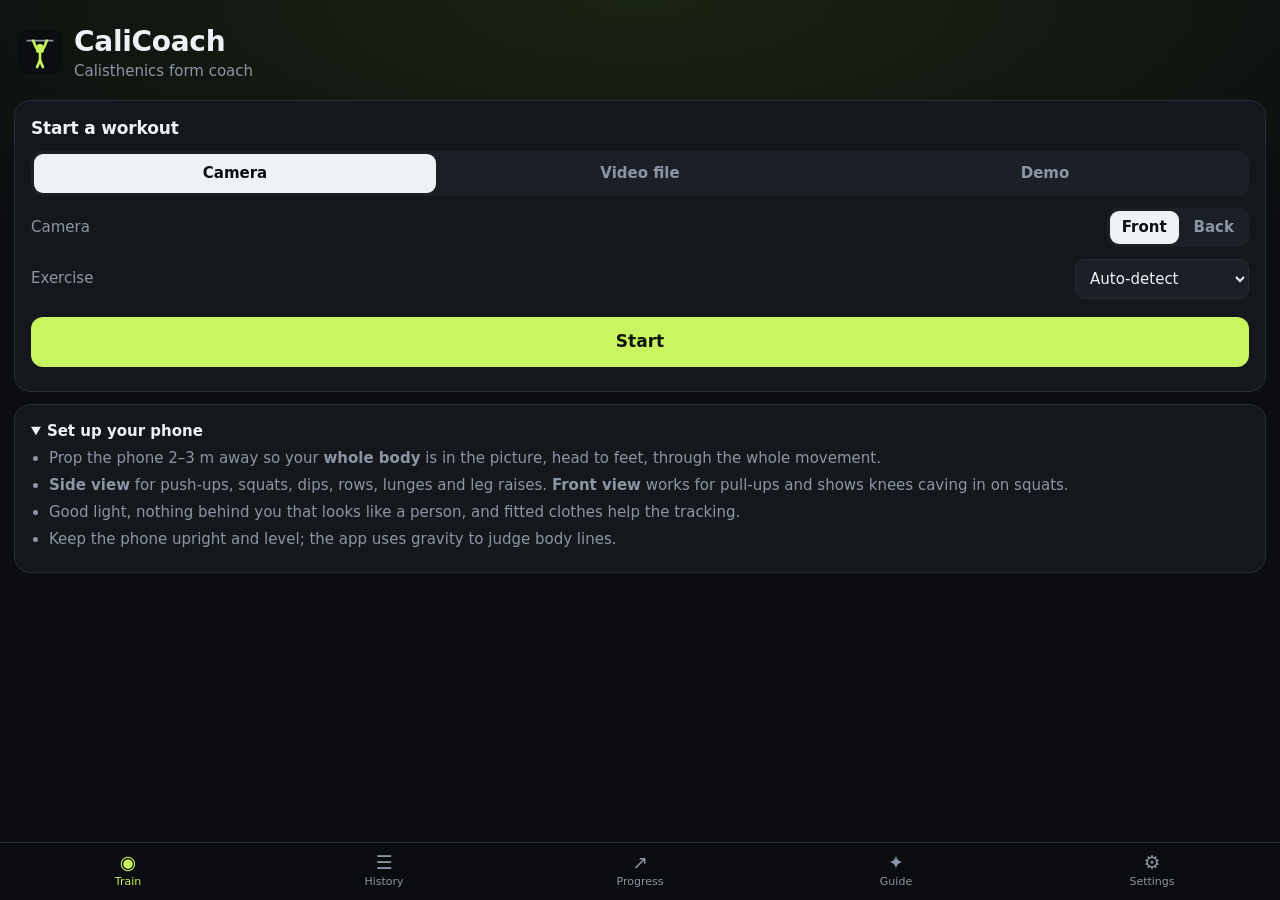
==== gym/index.html @ 67e8423e "Add CaliCoach, the camera calisthenics coach (gym/) Recognises 9 calisthenics exercises with MediaPi" ====
<!DOCTYPE html>
<html lang="en">
<head>
  <meta charset="utf-8">
  <meta name="viewport" content="width=device-width, initial-scale=1, viewport-fit=cover">
  <title>CaliCoach</title>
  <meta name="description" content="Calisthenics coach: recognises your exercise, counts reps, checks your form and tracks progress.">
  <meta name="theme-color" content="#0b0d10">
  <meta name="apple-mobile-web-app-capable" content="yes">
  <meta name="mobile-web-app-capable" content="yes">
  <meta name="apple-mobile-web-app-status-bar-style" content="black-translucent">
  <meta name="apple-mobile-web-app-title" content="CaliCoach">
  <link rel="manifest" href="manifest.webmanifest">
  <link rel="icon" href="icons/icon.svg" type="image/svg+xml">
  <link rel="apple-touch-icon" href="icons/icon-180.png">
  <link rel="stylesheet" href="style.css?v=2">
  <script type="importmap">
    { "imports": { "@mediapipe/tasks-vision": "https://cdn.jsdelivr.net/npm/@mediapipe/tasks-vision@0.10.14/vision_bundle.mjs" } }
  </script>
</head>
<body>
  <main id="views">
    <!-- ================= TRAIN ================= -->
    <section id="view-train" class="view active" aria-label="Train">
      <div id="stage">
        <video id="video" playsinline muted></video>
        <canvas id="overlay"></canvas>

        <div id="hud" hidden>
          <div class="hud-top">
            <button id="exPill" class="pill" aria-label="Choose exercise">
              <span class="dot" id="exDot"></span><span id="exName">Detecting…</span><span class="chev">▾</span>
            </button>
            <div class="hud-right">
              <span id="fps" class="mini"></span>
              <span id="timer" class="mini">0:00</span>
            </div>
          </div>
          <div class="counter">
            <div id="repCount">0</div>
            <div id="repSub"><span id="cleanCount">0</span> clean</div>
          </div>
          <div id="depth"><div id="depthFill"></div><div id="depthTarget"></div></div>
          <div id="cue" class="cue" hidden></div>
          <div id="lastRep" class="lastrep" hidden></div>
          <div id="toast" class="toast" hidden></div>
          <div class="controls">
            <button id="btnFlip" class="round" aria-label="Switch camera">⟲</button>
            <button id="btnPause" class="round big" aria-label="Pause">❚❚</button>
            <button id="btnEndSet" class="round" aria-label="End set">✓</button>
            <button id="btnFinish" class="round stop" aria-label="Finish workout">■</button>
          </div>
        </div>

        <div id="setup" class="setup">
          <div class="brand"><img src="icons/icon.svg" alt="" width="44" height="44"><div><h1>CaliCoach</h1><p>Calisthenics form coach</p></div></div>
          <div class="card">
            <h2>Start a workout</h2>
            <div class="seg" role="radiogroup" aria-label="Video source">
              <button class="on" data-src="camera">Camera</button>
              <button data-src="file">Video file</button>
              <button data-src="demo">Demo</button>
            </div>
            <div id="srcCamera" class="srcpane">
              <div class="row">
                <label>Camera</label>
                <div class="seg small" id="facingSeg"><button class="on" data-facing="user">Front</button><button data-facing="environment">Back</button></div>
              </div>
            </div>
            <div id="srcFile" class="srcpane" hidden>
              <p class="hint">Analyse a video you recorded (side view works best). It plays at half speed for accuracy.</p>
              <input type="file" id="fileInput" accept="video/*">
            </div>
            <div id="srcDemo" class="srcpane" hidden>
              <p class="hint">Plays generated workouts (no camera) so you can see how recognition, rep counting and form feedback work.</p>
            </div>
            <div class="row">
              <label>Exercise</label>
              <select id="startEx"></select>
            </div>
            <button id="btnStart" class="primary">Start</button>
            <p id="loadStatus" class="hint"></p>
          </div>
          <details class="card tips" open>
            <summary>Set up your phone</summary>
            <ul>
              <li>Prop the phone 2–3 m away so your <b>whole body</b> is in the picture, head to feet, through the whole movement.</li>
              <li><b>Side view</b> for push-ups, squats, dips, rows, lunges and leg raises. <b>Front view</b> works for pull-ups and shows knees caving in on squats.</li>
              <li>Good light, nothing behind you that looks like a person, and fitted clothes help the tracking.</li>
              <li>Keep the phone upright and level; the app uses gravity to judge body lines.</li>
            </ul>
          </details>
        </div>
      </div>
    </section>

    <!-- ================= HISTORY ================= -->
    <section id="view-history" class="view" aria-label="History">
      <header class="bar"><h1>History</h1></header>
      <div id="historyList" class="list"></div>
    </section>

    <!-- ================= PROGRESS ================= -->
    <section id="view-progress" class="view" aria-label="Progress">
      <header class="bar"><h1>Progress</h1></header>
      <div id="overview" class="pad"></div>
      <div class="pad"><select id="progEx" aria-label="Exercise"></select></div>
      <div id="progress" class="pad"></div>
    </section>

    <!-- ================= GUIDE ================= -->
    <section id="view-guide" class="view" aria-label="Guide">
      <header class="bar"><h1>Form guide</h1></header>
      <div id="guide" class="pad"></div>
    </section>

    <!-- ================= SETTINGS ================= -->
    <section id="view-settings" class="view" aria-label="Settings">
      <header class="bar"><h1>Settings</h1></header>
      <div class="pad">
        <div class="card">
          <h2>Coaching</h2>
          <label class="toggle"><input type="checkbox" id="setVoice" checked><span>Voice: count reps out loud</span></label>
          <label class="toggle"><input type="checkbox" id="setVoiceCues" checked><span>Voice: form cues</span></label>
          <label class="toggle"><input type="checkbox" id="setMirror" checked><span>Mirror the front camera</span></label>
          <div class="row"><label for="setModel">Pose model</label>
            <select id="setModel"><option value="full">Full (accurate)</option><option value="lite">Lite (faster, older phones)</option><option value="heavy">Heavy (most accurate, slow)</option></select>
          </div>
        </div>
        <div class="card">
          <h2>Teach it your form</h2>
          <p class="hint">Record 20 seconds of an exercise (or of you just moving around: "Not exercising") and recognition adapts to your body, camera and style. Corrections you make after a set are learned the same way.</p>
          <div class="row"><label for="teachEx">Exercise</label><select id="teachEx"></select></div>
          <button id="btnTeach" class="secondary">Record 20 s example</button>
          <p id="teachInfo" class="hint"></p>
          <button id="btnClearTeach" class="link danger">Forget my examples</button>
        </div>
        <div class="card" id="serverCard">
          <h2>Server (Supabase)</h2>
          <p class="hint">Uploads your 3D skeleton captures and workout summaries to your own Supabase project. No video is ever uploaded. Set-up steps: supabase/README.md.</p>
          <label class="field"><span>Project URL</span><input type="url" id="sbUrl" placeholder="https://xxxx.supabase.co" autocomplete="off" autocapitalize="off" spellcheck="false"></label>
          <label class="field"><span>Anon (public) key</span><input type="password" id="sbKey" placeholder="eyJhbGciOi…" autocomplete="off"></label>
          <div id="sbSignedOut">
            <label class="field"><span>Email</span><input type="email" id="sbEmail" placeholder="you@example.com" autocomplete="email"></label>
            <button class="secondary" id="btnSbCode" style="width:100%">Email me a sign-in code</button>
            <div id="sbCodeRow" class="row" hidden>
              <input type="text" id="sbCode" inputmode="numeric" maxlength="10" placeholder="6-digit code" autocomplete="one-time-code">
              <button class="secondary" id="btnSbVerify">Sign in</button>
            </div>
          </div>
          <div id="sbSignedIn" hidden>
            <p class="hint">Signed in as <b id="sbWho"></b></p>
            <label class="toggle"><input type="checkbox" id="setAutoUpload" checked><span>Upload automatically after each workout</span></label>
            <div class="btns"><button class="secondary" id="btnSbUpload">Upload now</button><button class="secondary" id="btnSbOut">Sign out</button></div>
          </div>
          <p id="sbStatus" class="hint"></p>
        </div>
        <div class="card">
          <h2>Your data</h2>
          <p class="hint">Workouts are stored on this phone only. Add CaliCoach to your Home Screen so the phone keeps them, and export a backup now and then.</p>
          <div class="btns">
            <button id="btnExport" class="secondary">Export backup</button>
            <button id="btnExportCsv" class="secondary">Export reps (CSV)</button>
            <label class="secondary filebtn">Import backup<input type="file" id="importInput" accept="application/json,.json" hidden></label>
            <button id="btnExportTrain" class="secondary">Export training clips</button>
          </div>
          <button id="btnWipe" class="link danger">Delete all workouts</button>
          <p id="storageInfo" class="hint"></p>
        </div>
        <div class="card">
          <h2>About</h2>
          <p class="hint" id="about"></p>
        </div>
      </div>
    </section>
  </main>

  <nav id="tabs" aria-label="Sections">
    <button data-view="train" class="on"><span class="ti">◉</span>Train</button>
    <button data-view="history"><span class="ti">☰</span>History</button>
    <button data-view="progress"><span class="ti">↗</span>Progress</button>
    <button data-view="guide"><span class="ti">✦</span>Guide</button>
    <button data-view="settings"><span class="ti">⚙</span>Settings</button>
  </nav>

  <!-- bottom sheet used for pickers and summaries -->
  <div id="sheetBack" class="sheet-back" hidden></div>
  <div id="sheet" class="sheet" hidden role="dialog" aria-modal="true"><div class="grab"></div><div id="sheetBody"></div></div>

  <script type="module" src="app.js?v=2"></script>
</body>
</html>
---- gym/style.css ----
:root {
  --bg: #0b0d10;
  --panel: #14181d;
  --panel2: #1b2027;
  --line: #262d36;
  --text: #eef2f6;
  --muted: #8b96a5;
  --accent: #c8f560;
  --accent-ink: #11160a;
  --good: #49d17d;
  --warn: #ffb84d;
  --bad: #ff5f5f;
  --blue: #5fb4ff;
  --radius: 16px;
  --safe-b: env(safe-area-inset-bottom, 0px);
  --safe-t: env(safe-area-inset-top, 0px);
  --tabs-h: calc(58px + var(--safe-b));
  font-family: -apple-system, BlinkMacSystemFont, "SF Pro Text", "Segoe UI", Roboto, system-ui, sans-serif;
  color-scheme: dark;
}
* { box-sizing: border-box; -webkit-tap-highlight-color: transparent; }
html, body { margin: 0; height: 100%; background: var(--bg); color: var(--text); overscroll-behavior: none; }
body { font-size: 15px; line-height: 1.4; }
button, select, input { font: inherit; color: inherit; }
h1, h2, h3 { margin: 0; letter-spacing: -0.01em; }
h1 { font-size: 26px; font-weight: 750; }
h2 { font-size: 17px; font-weight: 700; margin-bottom: 10px; }
h3 { font-size: 15px; font-weight: 650; margin: 14px 0 6px; }
a { color: var(--blue); }
[hidden] { display: none !important; }

#views { position: fixed; inset: 0 0 var(--tabs-h) 0; }
.view { position: absolute; inset: 0; overflow-y: auto; display: none; -webkit-overflow-scrolling: touch; }
.view.active { display: block; }
.bar { position: sticky; top: 0; z-index: 3; padding: calc(14px + var(--safe-t)) 18px 12px; background: linear-gradient(var(--bg) 70%, transparent); }
.pad { padding: 0 14px 14px; }
.list { padding: 0 14px 20px; }

/* ---------- tabs ---------- */
#tabs { position: fixed; left: 0; right: 0; bottom: 0; height: var(--tabs-h); padding-bottom: var(--safe-b); display: flex; background: rgba(11, 13, 16, 0.96); border-top: 1px solid var(--line); backdrop-filter: blur(10px); z-index: 10; }
#tabs button { flex: 1; background: none; border: 0; color: var(--muted); font-size: 11px; display: flex; flex-direction: column; align-items: center; justify-content: center; gap: 2px; }
#tabs button .ti { font-size: 19px; line-height: 1; }
#tabs button.on { color: var(--accent); }
body.training #tabs { display: none; }
body.training #views { bottom: 0; }

/* ---------- cards & controls ---------- */
.card { background: var(--panel); border: 1px solid var(--line); border-radius: var(--radius); padding: 16px; margin-bottom: 12px; }
.row { display: flex; align-items: center; justify-content: space-between; gap: 12px; margin: 12px 0; }
.row label { color: var(--muted); }
select { background: var(--panel2); border: 1px solid var(--line); border-radius: 10px; padding: 9px 10px; min-width: 0; max-width: 62%; }
.pad > select { width: 100%; max-width: none; margin-bottom: 12px; }
.primary, .secondary { display: inline-flex; align-items: center; justify-content: center; border-radius: 12px; padding: 13px 16px; font-weight: 650; border: 0; cursor: pointer; }
.primary { background: var(--accent); color: var(--accent-ink); width: 100%; font-size: 17px; margin-top: 6px; }
.primary:disabled { opacity: 0.5; }
.secondary { background: var(--panel2); border: 1px solid var(--line); }
.btns { display: flex; flex-wrap: wrap; gap: 8px; margin: 10px 0; }
.btns > * { flex: 1 1 45%; font-size: 14px; }
.filebtn { position: relative; }
.link { background: none; border: 0; color: var(--blue); padding: 8px 0; cursor: pointer; }
.link.danger { color: var(--bad); }
.hint { color: var(--muted); font-size: 13.5px; margin: 8px 0; }
.toggle { display: flex; align-items: center; gap: 12px; padding: 9px 0; }
.toggle input { width: 22px; height: 22px; accent-color: var(--accent); }
.seg { display: flex; background: var(--panel2); border-radius: 11px; padding: 3px; gap: 3px; }
.seg button { flex: 1; border: 0; background: none; padding: 9px 6px; border-radius: 9px; color: var(--muted); font-weight: 600; }
.seg button.on { background: var(--text); color: var(--bg); }
.seg.small button { padding: 6px 12px; }
.srcpane { margin-top: 10px; }
input[type=file] { color: var(--muted); max-width: 100%; }

/* ---------- train stage ---------- */
#stage { position: absolute; inset: 0; background: #000; overflow: hidden; }
#video, #overlay { position: absolute; inset: 0; width: 100%; height: 100%; object-fit: contain; }
#video.mirror, #overlay.mirror { transform: scaleX(-1); }
.setup { position: absolute; inset: 0; overflow-y: auto; padding: calc(18px + var(--safe-t)) 14px 18px; background: radial-gradient(120% 60% at 50% 0%, #1a2412 0%, var(--bg) 60%); }
.brand { display: flex; align-items: center; gap: 12px; margin: 4px 4px 18px; }
.brand h1 { font-size: 28px; }
.brand p { margin: 0; color: var(--muted); }
.tips ul { margin: 6px 0 0; padding-left: 18px; color: var(--muted); }
.tips li { margin: 6px 0; }
.tips summary { font-weight: 700; cursor: pointer; }

#hud { position: absolute; inset: 0; pointer-events: none; }
#hud button { pointer-events: auto; }
.hud-top { position: absolute; top: calc(10px + var(--safe-t)); left: 10px; right: 10px; display: flex; justify-content: space-between; align-items: center; }
.pill { display: flex; align-items: center; gap: 8px; background: rgba(15, 18, 22, 0.78); border: 1px solid rgba(255, 255, 255, 0.12); border-radius: 999px; padding: 8px 14px; font-weight: 700; font-size: 16px; backdrop-filter: blur(8px); }
.pill .chev { color: var(--muted); font-size: 12px; }
.dot { width: 9px; height: 9px; border-radius: 50%; background: var(--muted); }
.dot.live { background: var(--good); box-shadow: 0 0 0 4px rgba(73, 209, 125, 0.25); }
.dot.lock { background: var(--accent); }
.hud-right { display: flex; gap: 6px; }
.mini { background: rgba(15, 18, 22, 0.7); border-radius: 999px; padding: 6px 10px; font-size: 13px; font-variant-numeric: tabular-nums; color: var(--muted); }
.counter { position: absolute; top: calc(64px + var(--safe-t)); left: 0; right: 0; text-align: center; text-shadow: 0 2px 18px rgba(0, 0, 0, 0.7); }
#repCount { font-size: 112px; font-weight: 800; line-height: 1; font-variant-numeric: tabular-nums; letter-spacing: -0.04em; }
#repCount.bump { animation: bump 0.35s ease-out; }
@keyframes bump { 0% { transform: scale(1.18); color: var(--accent); } 100% { transform: scale(1); } }
#repSub { color: #d7dde5; font-weight: 600; font-size: 16px; }
#depth { position: absolute; right: 12px; top: 30%; bottom: 30%; width: 10px; border-radius: 6px; background: rgba(255, 255, 255, 0.16); overflow: hidden; }
#depthFill { position: absolute; left: 0; right: 0; bottom: 0; height: 0; background: var(--accent); border-radius: 6px; transition: height 0.08s linear; }
#depthTarget { position: absolute; left: -4px; right: -4px; bottom: 83%; height: 2px; background: #fff; opacity: 0.8; }
.cue { position: absolute; left: 14px; right: 14px; bottom: calc(118px + var(--safe-b)); text-align: center; background: rgba(255, 95, 95, 0.92); color: #fff; font-weight: 750; font-size: 18px; padding: 12px 14px; border-radius: 14px; }
.cue.ok { background: rgba(73, 209, 125, 0.92); color: #06210f; }
.lastrep { position: absolute; left: 14px; top: calc(200px + var(--safe-t)); background: rgba(15, 18, 22, 0.78); border-radius: 12px; padding: 8px 12px; font-weight: 650; font-size: 14px; }
.toast { position: absolute; left: 14px; right: 14px; bottom: calc(186px + var(--safe-b)); background: var(--panel); border: 1px solid var(--line); border-radius: 14px; padding: 12px 14px; font-size: 14.5px; pointer-events: auto; }
.controls { position: absolute; left: 0; right: 0; bottom: calc(22px + var(--safe-b)); display: flex; justify-content: center; align-items: center; gap: 18px; }
.round { width: 56px; height: 56px; border-radius: 50%; border: 1px solid rgba(255, 255, 255, 0.18); background: rgba(15, 18, 22, 0.8); font-size: 20px; backdrop-filter: blur(8px); }
.round.big { width: 72px; height: 72px; background: var(--accent); color: var(--accent-ink); font-size: 22px; border: 0; }
.round.stop { color: var(--bad); }

/* ---------- sheet ---------- */
.sheet-back { position: fixed; inset: 0; background: rgba(0, 0, 0, 0.55); z-index: 20; }
.sheet { position: fixed; left: 0; right: 0; bottom: 0; max-height: 86vh; overflow-y: auto; background: var(--panel); border-radius: 20px 20px 0 0; z-index: 21; padding: 8px 16px calc(18px + var(--safe-b)); border-top: 1px solid var(--line); }
.grab { width: 40px; height: 5px; border-radius: 3px; background: var(--line); margin: 4px auto 12px; }
.opt { display: flex; justify-content: space-between; align-items: center; width: 100%; text-align: left; background: var(--panel2); border: 1px solid var(--line); border-radius: 12px; padding: 13px 14px; margin: 6px 0; }
.opt.on { border-color: var(--accent); }
.opt small { color: var(--muted); }

/* ---------- lists / stats ---------- */
.item { background: var(--panel); border: 1px solid var(--line); border-radius: var(--radius); padding: 14px; margin-bottom: 10px; cursor: pointer; }
.item .t { display: flex; justify-content: space-between; color: var(--muted); font-size: 13px; }
.item .m { margin-top: 6px; display: flex; flex-wrap: wrap; gap: 6px; }
.chip { background: var(--panel2); border-radius: 999px; padding: 4px 10px; font-size: 13px; }
.chip.good { color: var(--good); } .chip.warn { color: var(--warn); } .chip.bad { color: var(--bad); }
.empty { color: var(--muted); text-align: center; padding: 48px 20px; }
.stats { display: grid; grid-template-columns: repeat(3, 1fr); gap: 8px; margin-bottom: 12px; }
.stat { background: var(--panel); border: 1px solid var(--line); border-radius: 14px; padding: 12px; }
.stat b { display: block; font-size: 22px; font-variant-numeric: tabular-nums; }
.stat span { color: var(--muted); font-size: 12px; }
.chart { width: 100%; height: auto; display: block; }
.chart text { fill: var(--muted); font-size: 10px; }
.rec { border-left: 3px solid var(--accent); padding: 4px 0 4px 12px; margin: 10px 0; }
.rec b { display: block; }
.rec p { margin: 3px 0 0; color: var(--muted); font-size: 14px; }
table.reps { width: 100%; border-collapse: collapse; font-size: 13px; margin-top: 6px; }
table.reps td, table.reps th { padding: 6px 4px; border-bottom: 1px solid var(--line); text-align: left; }
table.reps th { color: var(--muted); font-weight: 600; }
.bar-h { height: 8px; border-radius: 4px; background: var(--panel2); overflow: hidden; margin: 3px 0 9px; }
.bar-h i { display: block; height: 100%; background: var(--warn); }
.guide-ex summary { font-weight: 700; font-size: 16px; cursor: pointer; list-style: none; display: flex; justify-content: space-between; }
.guide-ex summary::after { content: "▾"; color: var(--muted); }
.guide-ex[open] summary::after { content: "▴"; }
.guide-ex ul { padding-left: 18px; margin: 6px 0; }
.guide-ex li { margin: 4px 0; }
.sources a { display: block; margin: 4px 0; font-size: 13.5px; }
.legend { display: flex; gap: 12px; font-size: 12px; color: var(--muted); margin: 2px 0 6px; }
.legend i { display: inline-block; width: 10px; height: 10px; border-radius: 3px; margin-right: 5px; vertical-align: -1px; }

/* ---------- rep replay ---------- */
.repchart .repline { cursor: pointer; }
tr.reprow { cursor: pointer; }
tr.reprow:active { background: var(--panel2); }
.replay { background: #0e1216; border: 1px solid var(--line); border-radius: 14px; overflow: hidden; }
#replayCanvas { display: block; width: 100%; aspect-ratio: 4 / 3; }
.playbar { display: flex; align-items: center; gap: 10px; margin-top: 10px; }
.playbar .round { width: 46px; height: 46px; flex: none; font-size: 16px; background: var(--accent); color: var(--accent-ink); border: 0; }
.playbar input[type=range] { flex: 1; accent-color: var(--accent); }
.playbar .secondary { padding: 9px 12px; flex: none; }
.btns button:disabled { opacity: 0.35; }
.chart text { paint-order: stroke; stroke: var(--panel); stroke-width: 3px; stroke-linejoin: round; }
.repchart { cursor: pointer; }

/* ---------- 3D viewer ---------- */
.v3d { position: relative; background: #0e1216; border: 1px solid var(--line); border-radius: 14px; overflow: hidden; }
#v3dCanvas { display: block; width: 100%; aspect-ratio: 1 / 1; touch-action: none; }
.v3dlabels { position: absolute; inset: 0; pointer-events: none; }
.v3dlabels .lbl { position: absolute; transform: translate(12px, -50%); background: rgba(14, 18, 22, 0.85); border: 1px solid #e6e9ee; color: #fff; font-size: 12px; font-weight: 700; padding: 2px 6px; border-radius: 8px; white-space: nowrap; }
.v3dlabels .lbl.ref { border-color: #5fb4ff; color: #9fd2ff; transform: translate(12px, 60%); }
.v3dviews { position: absolute; top: 8px; right: 8px; display: flex; gap: 4px; }
.v3dviews button { background: rgba(14, 18, 22, 0.8); border: 1px solid var(--line); border-radius: 8px; padding: 5px 8px; font-size: 12px; color: var(--text); }
.toggles { display: flex; gap: 16px; flex-wrap: wrap; }
.toggles .toggle { padding: 4px 0; font-size: 14px; }

.field { display: block; margin: 10px 0; }
.field span { display: block; color: var(--muted); font-size: 13px; margin-bottom: 4px; }
input[type=url], input[type=password], input[type=email], input[type=text] { width: 100%; background: var(--panel2); border: 1px solid var(--line); border-radius: 10px; padding: 10px 11px; font-size: 16px; }
#sbCodeRow input { flex: 1; }
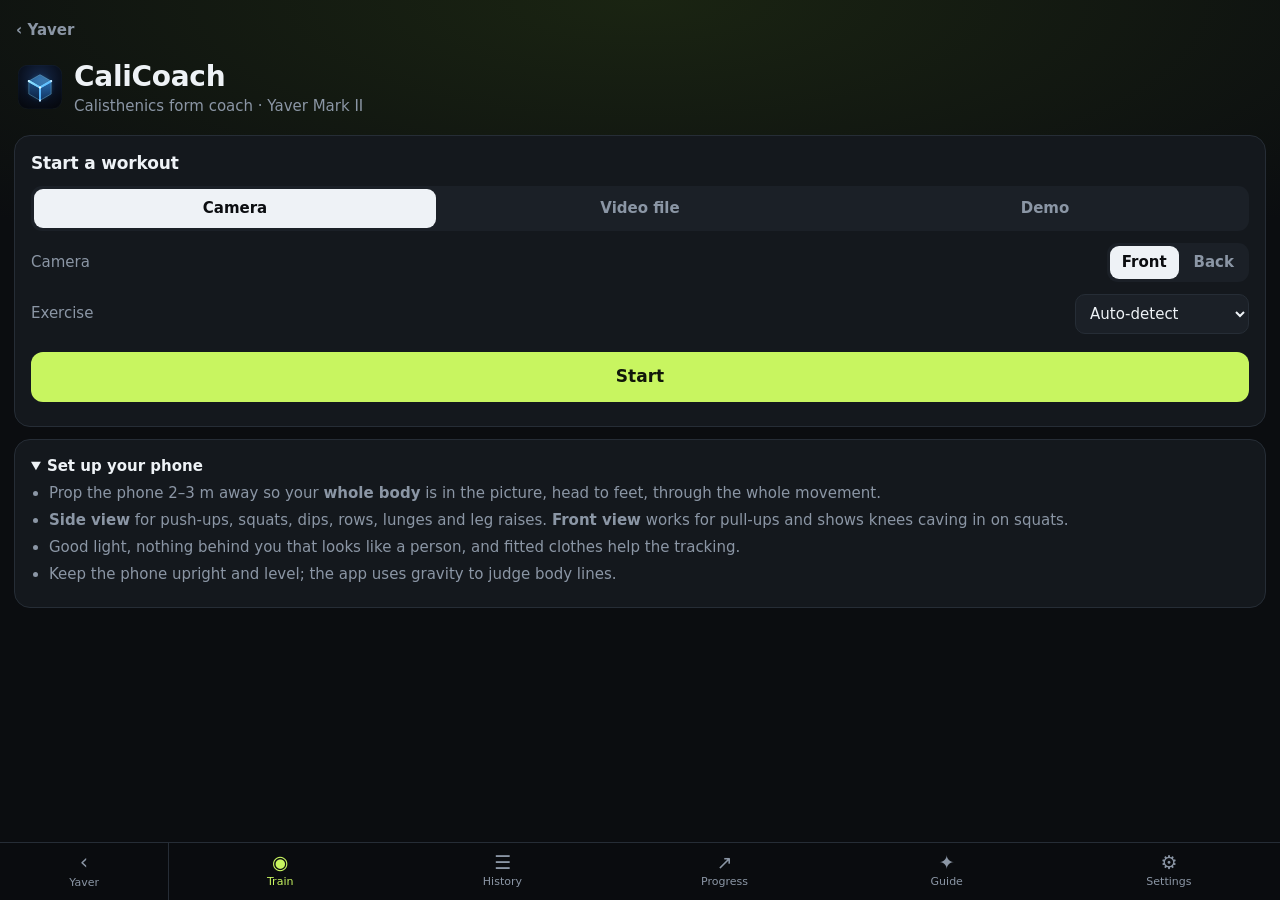
==== commit d0211be3: "CaliCoach: way back to Yaver Mark II, and Mark II's own logo Adds a "‹ Yaver" link on the start scre" ====
--- a/gym/index.html
+++ b/gym/index.html
@@ -11,9 +11,10 @@
   <meta name="apple-mobile-web-app-status-bar-style" content="black-translucent">
   <meta name="apple-mobile-web-app-title" content="CaliCoach">
   <link rel="manifest" href="manifest.webmanifest">
-  <link rel="icon" href="icons/icon.svg" type="image/svg+xml">
-  <link rel="apple-touch-icon" href="icons/icon-180.png">
-  <link rel="stylesheet" href="style.css?v=2">
+  <link rel="icon" href="../icons/yaver2c.svg" type="image/svg+xml">
+  <link rel="icon" href="../icons/yaver2c-64.png" sizes="64x64">
+  <link rel="apple-touch-icon" href="../icons/yaver2c-apple-180.png">
+  <link rel="stylesheet" href="style.css?v=4">
   <script type="importmap">
     { "imports": { "@mediapipe/tasks-vision": "https://cdn.jsdelivr.net/npm/@mediapipe/tasks-vision@0.10.14/vision_bundle.mjs" } }
   </script>
@@ -32,6 +33,7 @@
               <span class="dot" id="exDot"></span><span id="exName">Detecting…</span><span class="chev">▾</span>
             </button>
             <div class="hud-right">
+              <button id="btnCam" class="mini skel" aria-pressed="false" title="Show or hide the camera picture behind the skeleton">Camera</button>
               <span id="fps" class="mini"></span>
               <span id="timer" class="mini">0:00</span>
             </div>
@@ -53,7 +55,8 @@
         </div>
 
         <div id="setup" class="setup">
-          <div class="brand"><img src="icons/icon.svg" alt="" width="44" height="44"><div><h1>CaliCoach</h1><p>Calisthenics form coach</p></div></div>
+          <a class="back-home" href="../" aria-label="Back to Yaver Mark II">‹ Yaver</a>
+          <div class="brand"><img src="../icons/yaver2c.svg" alt="" width="44" height="44"><div><h1>CaliCoach</h1><p>Calisthenics form coach · Yaver Mark II</p></div></div>
           <div class="card">
             <h2>Start a workout</h2>
             <div class="seg" role="radiogroup" aria-label="Video source">
@@ -123,6 +126,7 @@
           <label class="toggle"><input type="checkbox" id="setVoice" checked><span>Voice: count reps out loud</span></label>
           <label class="toggle"><input type="checkbox" id="setVoiceCues" checked><span>Voice: form cues</span></label>
           <label class="toggle"><input type="checkbox" id="setMirror" checked><span>Mirror the front camera</span></label>
+          <label class="toggle"><input type="checkbox" id="setCam"><span>Show the camera picture while training (off: just your skeleton, fewer distractions)</span></label>
           <div class="row"><label for="setModel">Pose model</label>
             <select id="setModel"><option value="full">Full (accurate)</option><option value="lite">Lite (faster, older phones)</option><option value="heavy">Heavy (most accurate, slow)</option></select>
           </div>
@@ -176,6 +180,7 @@
   </main>
 
   <nav id="tabs" aria-label="Sections">
+    <a class="tab-home" href="../" aria-label="Back to Yaver Mark II"><span class="ti">‹</span>Yaver</a>
     <button data-view="train" class="on"><span class="ti">◉</span>Train</button>
     <button data-view="history"><span class="ti">☰</span>History</button>
     <button data-view="progress"><span class="ti">↗</span>Progress</button>
@@ -187,6 +192,6 @@
   <div id="sheetBack" class="sheet-back" hidden></div>
   <div id="sheet" class="sheet" hidden role="dialog" aria-modal="true"><div class="grab"></div><div id="sheetBody"></div></div>
 
-  <script type="module" src="app.js?v=2"></script>
+  <script type="module" src="app.js?v=4"></script>
 </body>
 </html>
--- a/gym/style.css
+++ b/gym/style.css
@@ -175,3 +175,14 @@
 .field span { display: block; color: var(--muted); font-size: 13px; margin-bottom: 4px; }
 input[type=url], input[type=password], input[type=email], input[type=text] { width: 100%; background: var(--panel2); border: 1px solid var(--line); border-radius: 10px; padding: 10px 11px; font-size: 16px; }
 #sbCodeRow input { flex: 1; }
+
+.mini.skel { pointer-events: auto; border: 1px solid rgba(255, 255, 255, 0.14); font: inherit; font-size: 13px; }
+.mini.skel.on { color: var(--accent); border-color: var(--accent); }
+/* Hidden camera picture: still playing (pose tracking needs its frames), just not seen. */
+#video.unseen { opacity: 0; }
+
+/* back to Yaver Mark II */
+.back-home { display: inline-block; color: var(--muted); text-decoration: none; font-weight: 600; padding: 6px 2px; margin: -4px 0 6px; }
+.back-home:hover { color: var(--text); }
+#tabs .tab-home { flex: 0.8; background: none; border: 0; color: var(--muted); font-size: 11px; display: flex; flex-direction: column; align-items: center; justify-content: center; gap: 2px; text-decoration: none; border-right: 1px solid var(--line); }
+#tabs .tab-home .ti { font-size: 21px; line-height: 1; }
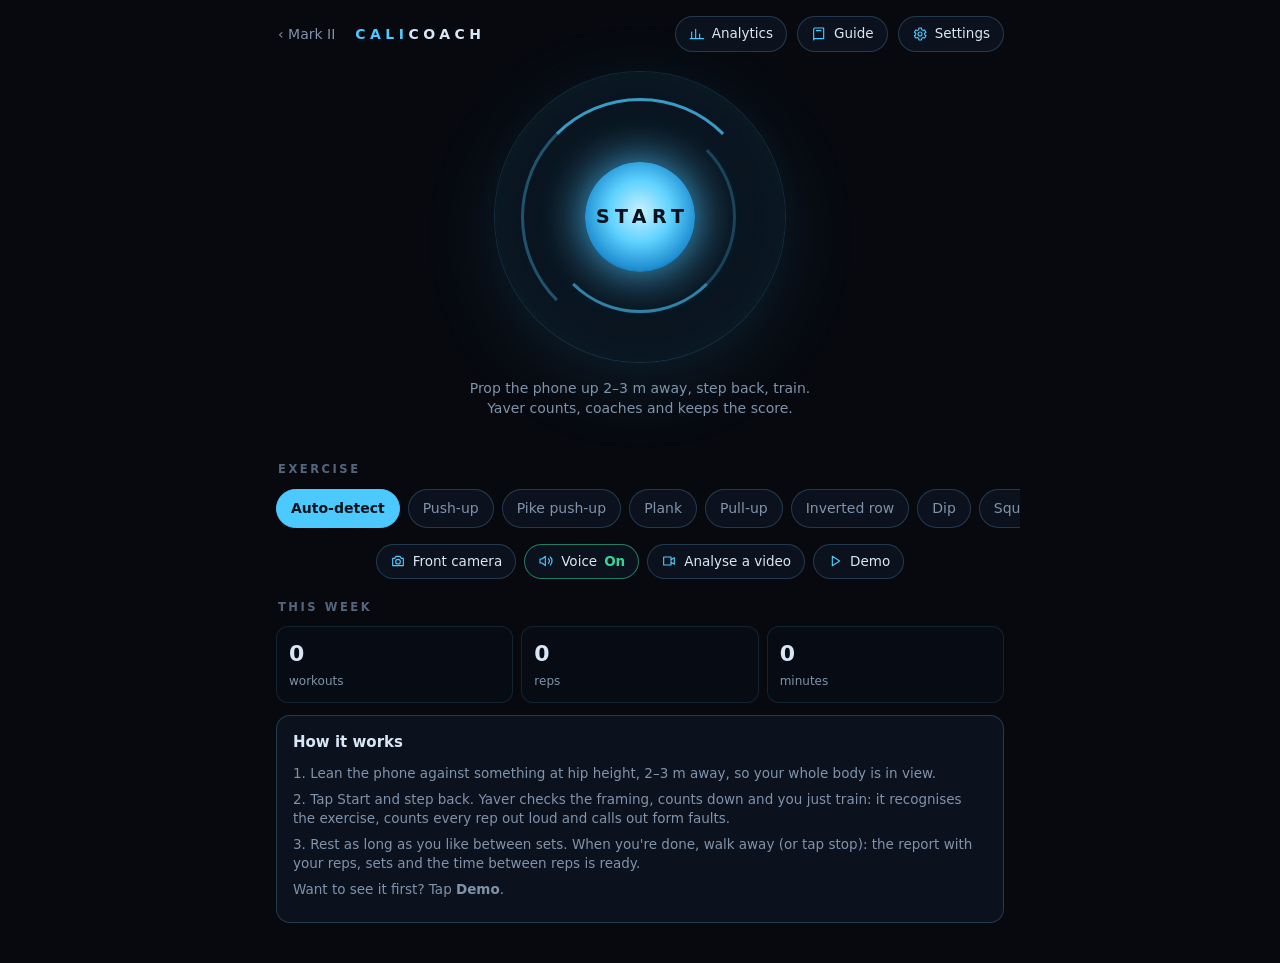
==== commit be32085e: "CaliCoach: redesign in Mark II's style, hands-free training, workout analytics - Mark II look: navy-" ====
--- a/gym/index.html
+++ b/gym/index.html
@@ -3,9 +3,9 @@
 <head>
   <meta charset="utf-8">
   <meta name="viewport" content="width=device-width, initial-scale=1, viewport-fit=cover">
-  <title>CaliCoach</title>
-  <meta name="description" content="Calisthenics coach: recognises your exercise, counts reps, checks your form and tracks progress.">
-  <meta name="theme-color" content="#0b0d10">
+  <title>CaliCoach · Yaver Mark II</title>
+  <meta name="description" content="Calisthenics coach in Yaver Mark II: set the phone down and train. It recognises the exercise, counts reps, checks your form and shows the analytics after.">
+  <meta name="theme-color" content="#07090f">
   <meta name="apple-mobile-web-app-capable" content="yes">
   <meta name="mobile-web-app-capable" content="yes">
   <meta name="apple-mobile-web-app-status-bar-style" content="black-translucent">
@@ -14,184 +14,173 @@
   <link rel="icon" href="../icons/yaver2c.svg" type="image/svg+xml">
   <link rel="icon" href="../icons/yaver2c-64.png" sizes="64x64">
   <link rel="apple-touch-icon" href="../icons/yaver2c-apple-180.png">
-  <link rel="stylesheet" href="style.css?v=4">
+  <link rel="stylesheet" href="style.css?v=7">
   <script type="importmap">
     { "imports": { "@mediapipe/tasks-vision": "https://cdn.jsdelivr.net/npm/@mediapipe/tasks-vision@0.10.14/vision_bundle.mjs" } }
   </script>
 </head>
 <body>
-  <main id="views">
-    <!-- ================= TRAIN ================= -->
-    <section id="view-train" class="view active" aria-label="Train">
-      <div id="stage">
-        <video id="video" playsinline muted></video>
-        <canvas id="overlay"></canvas>
+  <!-- ================= HOME ================= -->
+  <section id="view-home" class="view" aria-label="CaliCoach">
+    <header class="top">
+      <a class="back" href="../" aria-label="Back to Yaver Mark II">‹ Mark II</a>
+      <div class="brand"><b>CALI</b>COACH</div>
+      <div class="spacer"></div>
+      <a class="pill icon-pill" href="#history" aria-label="Analytics and history"><svg viewBox="0 0 24 24"><path d="M4 19V9M10 19V5M16 19v-7M22 19H2"/></svg><span>Analytics</span></a>
+      <a class="pill icon-pill" href="#guide" aria-label="Form guide"><svg viewBox="0 0 24 24"><path d="M4 5a2 2 0 0 1 2-2h13v16H6a2 2 0 0 0-2 2zM4 5v16M8 7h7"/></svg><span>Guide</span></a>
+      <a class="pill icon-pill" href="#settings" aria-label="Settings"><svg viewBox="0 0 24 24"><circle cx="12" cy="12" r="3"/><path d="M19 12a7 7 0 0 0-.1-1.2l2-1.5-2-3.4-2.3 1a7 7 0 0 0-2-1.2L14.3 3h-4l-.4 2.7a7 7 0 0 0-2 1.2l-2.3-1-2 3.4 2 1.5a7 7 0 0 0 0 2.4l-2 1.5 2 3.4 2.3-1a7 7 0 0 0 2 1.2l.4 2.7h4l.4-2.7a7 7 0 0 0 2-1.2l2.3 1 2-3.4-2-1.5c.1-.4.1-.8.1-1.2z"/></svg><span>Settings</span></a>
+    </header>
 
-        <div id="hud" hidden>
-          <div class="hud-top">
-            <button id="exPill" class="pill" aria-label="Choose exercise">
-              <span class="dot" id="exDot"></span><span id="exName">Detecting…</span><span class="chev">▾</span>
-            </button>
-            <div class="hud-right">
-              <button id="btnCam" class="mini skel" aria-pressed="false" title="Show or hide the camera picture behind the skeleton">Camera</button>
-              <span id="fps" class="mini"></span>
-              <span id="timer" class="mini">0:00</span>
-            </div>
-          </div>
-          <div class="counter">
-            <div id="repCount">0</div>
-            <div id="repSub"><span id="cleanCount">0</span> clean</div>
-          </div>
-          <div id="depth"><div id="depthFill"></div><div id="depthTarget"></div></div>
-          <div id="cue" class="cue" hidden></div>
-          <div id="lastRep" class="lastrep" hidden></div>
-          <div id="toast" class="toast" hidden></div>
-          <div class="controls">
-            <button id="btnFlip" class="round" aria-label="Switch camera">⟲</button>
-            <button id="btnPause" class="round big" aria-label="Pause">❚❚</button>
-            <button id="btnEndSet" class="round" aria-label="End set">✓</button>
-            <button id="btnFinish" class="round stop" aria-label="Finish workout">■</button>
+    <div class="orb-wrap">
+      <button id="btnStart" class="orb" aria-label="Start training"><span class="core"><span class="label">START</span></span></button>
+      <p class="orb-hint">Prop the phone up 2–3 m away, step back, train.<br>Yaver counts, coaches and keeps the score.</p>
+      <p id="loadStatus" class="orb-status" aria-live="polite"></p>
+    </div>
+
+    <p class="section-label">Exercise</p>
+    <div class="chips" id="exChips" role="radiogroup" aria-label="Exercise"></div>
+    <div class="opts">
+      <button class="pill" id="optFacing"><svg viewBox="0 0 24 24"><path d="M4 8h3l2-3h6l2 3h3v11H4z"/><circle cx="12" cy="13" r="3.5"/></svg><span id="facingLabel">Front camera</span></button>
+      <button class="pill" id="optVoice"><svg viewBox="0 0 24 24"><path d="M11 5 6 9H3v6h3l5 4zM15.5 8.5a5 5 0 0 1 0 7M18.5 6a8.5 8.5 0 0 1 0 12"/></svg>Voice <span class="state" id="voiceState">On</span></button>
+      <label class="pill" for="fileInput"><svg viewBox="0 0 24 24"><path d="M4 6h11v12H4zM15 10l5-3v10l-5-3"/></svg>Analyse a video<input type="file" id="fileInput" accept="video/*" hidden></label>
+      <button class="pill" id="optDemo"><svg viewBox="0 0 24 24"><path d="M8 5v14l11-7z"/></svg>Demo</button>
+    </div>
+
+    <p class="section-label">This week</p>
+    <div id="homeWeek"></div>
+  </section>
+
+  <!-- ================= TRAIN ================= -->
+  <section id="view-train" class="view" aria-label="Training">
+    <div class="stage">
+      <video id="video" playsinline muted class="unseen"></video>
+      <div class="stage-grid"></div>
+      <canvas id="overlay"></canvas>
+
+      <div id="frameCheck" class="frame-check" hidden>
+        <div id="fcCount" class="count" hidden></div>
+        <p id="fcMsg" class="msg">Step into view</p>
+        <p id="fcMsg2" class="msg2">Prop the phone up 2–3 m away. Your whole body, head to feet, needs to be in view.</p>
+        <div class="checks" id="fcChecks"><span data-k="body">Body</span><span data-k="head">Head</span><span data-k="feet">Feet</span><span data-k="still">Hold still</span></div>
+        <div class="actions"><button class="btn" id="fcCancel">Cancel</button><button class="btn" id="fcSkip">Start now</button></div>
+      </div>
+
+      <div id="hud" class="hud" hidden>
+        <div class="hud-top">
+          <button class="ex-pill" id="exPill" aria-label="Exercise (tap to choose)"><span class="exn" id="exName">Ready</span><span class="exs" id="exSub">Start moving</span></button>
+          <div class="hud-meta"><b id="timer">0:00</b><span id="hudSets">Set 1</span></div>
+        </div>
+        <div class="ring" id="ring">
+          <svg viewBox="0 0 200 200"><circle class="track" cx="100" cy="100" r="92"/><circle class="fill" id="ringFill" cx="100" cy="100" r="92" stroke-dasharray="578" stroke-dashoffset="578"/></svg>
+          <div class="inner">
+            <div id="repCount" class="big">0</div>
+            <div id="repSub" class="sub"><b id="cleanCount">0</b> clean</div>
           </div>
         </div>
-
-        <div id="setup" class="setup">
-          <a class="back-home" href="../" aria-label="Back to Yaver Mark II">‹ Yaver</a>
-          <div class="brand"><img src="../icons/yaver2c.svg" alt="" width="44" height="44"><div><h1>CaliCoach</h1><p>Calisthenics form coach · Yaver Mark II</p></div></div>
-          <div class="card">
-            <h2>Start a workout</h2>
-            <div class="seg" role="radiogroup" aria-label="Video source">
-              <button class="on" data-src="camera">Camera</button>
-              <button data-src="file">Video file</button>
-              <button data-src="demo">Demo</button>
-            </div>
-            <div id="srcCamera" class="srcpane">
-              <div class="row">
-                <label>Camera</label>
-                <div class="seg small" id="facingSeg"><button class="on" data-facing="user">Front</button><button data-facing="environment">Back</button></div>
-              </div>
-            </div>
-            <div id="srcFile" class="srcpane" hidden>
-              <p class="hint">Analyse a video you recorded (side view works best). It plays at half speed for accuracy.</p>
-              <input type="file" id="fileInput" accept="video/*">
-            </div>
-            <div id="srcDemo" class="srcpane" hidden>
-              <p class="hint">Plays generated workouts (no camera) so you can see how recognition, rep counting and form feedback work.</p>
-            </div>
-            <div class="row">
-              <label>Exercise</label>
-              <select id="startEx"></select>
-            </div>
-            <button id="btnStart" class="primary">Start</button>
-            <p id="loadStatus" class="hint"></p>
-          </div>
-          <details class="card tips" open>
-            <summary>Set up your phone</summary>
-            <ul>
-              <li>Prop the phone 2–3 m away so your <b>whole body</b> is in the picture, head to feet, through the whole movement.</li>
-              <li><b>Side view</b> for push-ups, squats, dips, rows, lunges and leg raises. <b>Front view</b> works for pull-ups and shows knees caving in on squats.</li>
-              <li>Good light, nothing behind you that looks like a person, and fitted clothes help the tracking.</li>
-              <li>Keep the phone upright and level; the app uses gravity to judge body lines.</li>
-            </ul>
-          </details>
+        <div id="cue" class="cue" hidden></div>
+        <div class="hud-bottom">
+          <button class="round small" id="btnFlip" aria-label="Switch camera"><svg viewBox="0 0 24 24"><path d="M4 8h3l2-3h6l2 3h3v11H4z"/><path d="M9 13a3 3 0 0 1 5.2-2M15 13a3 3 0 0 1-5.2 2"/></svg></button>
+          <button class="round" id="btnPause" aria-label="Pause"><svg viewBox="0 0 24 24"><path d="M9 5v14M15 5v14"/></svg></button>
+          <button class="round stop" id="btnFinish" aria-label="Finish workout"><svg viewBox="0 0 24 24"><rect x="6" y="6" width="12" height="12" rx="2"/></svg></button>
+          <button class="round small" id="btnCam" aria-label="Show camera picture" aria-pressed="false"><svg viewBox="0 0 24 24"><path d="M2 12s3.5-6 10-6 10 6 10 6-3.5 6-10 6S2 12 2 12z"/><circle cx="12" cy="12" r="2.5"/></svg></button>
         </div>
       </div>
-    </section>
+    </div>
+  </section>
 
-    <!-- ================= HISTORY ================= -->
-    <section id="view-history" class="view" aria-label="History">
-      <header class="bar"><h1>History</h1></header>
-      <div id="historyList" class="list"></div>
-    </section>
+  <!-- ================= REPORT (one workout) ================= -->
+  <section id="view-report" class="view" aria-label="Workout report">
+    <header class="top">
+      <a class="back" href="#history" id="reportBack">‹ Analytics</a>
+      <div class="spacer"></div>
+      <a class="pill" href="#home">Done</a>
+    </header>
+    <div id="report"></div>
+  </section>
 
-    <!-- ================= PROGRESS ================= -->
-    <section id="view-progress" class="view" aria-label="Progress">
-      <header class="bar"><h1>Progress</h1></header>
-      <div id="overview" class="pad"></div>
-      <div class="pad"><select id="progEx" aria-label="Exercise"></select></div>
-      <div id="progress" class="pad"></div>
-    </section>
+  <!-- ================= ANALYTICS & HISTORY ================= -->
+  <section id="view-history" class="view" aria-label="Analytics">
+    <header class="top">
+      <a class="back" href="#home">‹ CaliCoach</a>
+      <div class="title">Analytics</div>
+      <div class="spacer"></div>
+    </header>
+    <div id="history"></div>
+  </section>
 
-    <!-- ================= GUIDE ================= -->
-    <section id="view-guide" class="view" aria-label="Guide">
-      <header class="bar"><h1>Form guide</h1></header>
-      <div id="guide" class="pad"></div>
-    </section>
+  <!-- ================= GUIDE ================= -->
+  <section id="view-guide" class="view" aria-label="Form guide">
+    <header class="top">
+      <a class="back" href="#home">‹ CaliCoach</a>
+      <div class="title">Form guide</div>
+    </header>
+    <div id="guide"></div>
+  </section>
 
-    <!-- ================= SETTINGS ================= -->
-    <section id="view-settings" class="view" aria-label="Settings">
-      <header class="bar"><h1>Settings</h1></header>
-      <div class="pad">
-        <div class="card">
-          <h2>Coaching</h2>
-          <label class="toggle"><input type="checkbox" id="setVoice" checked><span>Voice: count reps out loud</span></label>
-          <label class="toggle"><input type="checkbox" id="setVoiceCues" checked><span>Voice: form cues</span></label>
-          <label class="toggle"><input type="checkbox" id="setMirror" checked><span>Mirror the front camera</span></label>
-          <label class="toggle"><input type="checkbox" id="setCam"><span>Show the camera picture while training (off: just your skeleton, fewer distractions)</span></label>
-          <div class="row"><label for="setModel">Pose model</label>
-            <select id="setModel"><option value="full">Full (accurate)</option><option value="lite">Lite (faster, older phones)</option><option value="heavy">Heavy (most accurate, slow)</option></select>
-          </div>
-        </div>
-        <div class="card">
-          <h2>Teach it your form</h2>
-          <p class="hint">Record 20 seconds of an exercise (or of you just moving around: "Not exercising") and recognition adapts to your body, camera and style. Corrections you make after a set are learned the same way.</p>
-          <div class="row"><label for="teachEx">Exercise</label><select id="teachEx"></select></div>
-          <button id="btnTeach" class="secondary">Record 20 s example</button>
-          <p id="teachInfo" class="hint"></p>
-          <button id="btnClearTeach" class="link danger">Forget my examples</button>
-        </div>
-        <div class="card" id="serverCard">
-          <h2>Server (Supabase)</h2>
-          <p class="hint">Uploads your 3D skeleton captures and workout summaries to your own Supabase project. No video is ever uploaded. Set-up steps: supabase/README.md.</p>
-          <label class="field"><span>Project URL</span><input type="url" id="sbUrl" placeholder="https://xxxx.supabase.co" autocomplete="off" autocapitalize="off" spellcheck="false"></label>
-          <label class="field"><span>Anon (public) key</span><input type="password" id="sbKey" placeholder="eyJhbGciOi…" autocomplete="off"></label>
-          <div id="sbSignedOut">
-            <label class="field"><span>Email</span><input type="email" id="sbEmail" placeholder="you@example.com" autocomplete="email"></label>
-            <button class="secondary" id="btnSbCode" style="width:100%">Email me a sign-in code</button>
-            <div id="sbCodeRow" class="row" hidden>
-              <input type="text" id="sbCode" inputmode="numeric" maxlength="10" placeholder="6-digit code" autocomplete="one-time-code">
-              <button class="secondary" id="btnSbVerify">Sign in</button>
-            </div>
-          </div>
-          <div id="sbSignedIn" hidden>
-            <p class="hint">Signed in as <b id="sbWho"></b></p>
-            <label class="toggle"><input type="checkbox" id="setAutoUpload" checked><span>Upload automatically after each workout</span></label>
-            <div class="btns"><button class="secondary" id="btnSbUpload">Upload now</button><button class="secondary" id="btnSbOut">Sign out</button></div>
-          </div>
-          <p id="sbStatus" class="hint"></p>
-        </div>
-        <div class="card">
-          <h2>Your data</h2>
-          <p class="hint">Workouts are stored on this phone only. Add CaliCoach to your Home Screen so the phone keeps them, and export a backup now and then.</p>
-          <div class="btns">
-            <button id="btnExport" class="secondary">Export backup</button>
-            <button id="btnExportCsv" class="secondary">Export reps (CSV)</button>
-            <label class="secondary filebtn">Import backup<input type="file" id="importInput" accept="application/json,.json" hidden></label>
-            <button id="btnExportTrain" class="secondary">Export training clips</button>
-          </div>
-          <button id="btnWipe" class="link danger">Delete all workouts</button>
-          <p id="storageInfo" class="hint"></p>
-        </div>
-        <div class="card">
-          <h2>About</h2>
-          <p class="hint" id="about"></p>
+  <!-- ================= SETTINGS ================= -->
+  <section id="view-settings" class="view" aria-label="Settings">
+    <header class="top">
+      <a class="back" href="#home">‹ CaliCoach</a>
+      <div class="title">Settings</div>
+    </header>
+    <div class="card">
+      <h2>Coaching</h2>
+      <label class="toggle"><input type="checkbox" id="setVoice" checked><span>Voice: count reps out loud</span></label>
+      <label class="toggle"><input type="checkbox" id="setVoiceCues" checked><span>Voice: form cues and rest updates</span></label>
+      <label class="toggle"><input type="checkbox" id="setCam"><span>Show the camera picture while training (off: only your skeleton)</span></label>
+      <label class="toggle"><input type="checkbox" id="setMirror" checked><span>Mirror the front camera</span></label>
+      <label class="toggle"><input type="checkbox" id="setAutoEnd" checked><span>Finish the workout when I walk away (30 s out of view)</span></label>
+      <label class="field"><span>Pose model</span>
+        <select id="setModel"><option value="full">Full (accurate)</option><option value="lite">Lite (faster, older phones)</option><option value="heavy">Heavy (most accurate, slow)</option></select>
+      </label>
+    </div>
+    <div class="card">
+      <h2>Teach it your form</h2>
+      <p class="hint">Record 20 seconds of an exercise (or of you just moving around: "Not exercising") and recognition adapts to your body, camera and style. Corrections in a workout report are learned the same way.</p>
+      <label class="field"><span>Exercise</span><select id="teachEx"></select></label>
+      <button class="btn wide" id="btnTeach">Record 20 s example</button>
+      <p id="teachInfo" class="hint"></p>
+      <button id="btnClearTeach" class="link danger">Forget my examples</button>
+    </div>
+    <div class="card" id="serverCard">
+      <h2>Server (Supabase)</h2>
+      <p class="hint">Uploads your 3D skeleton captures and workout summaries to your own Supabase project (never video). Yaver Mark One reads your results from here too. Set-up: gym/supabase/README.md.</p>
+      <label class="field"><span>Project URL</span><input type="url" id="sbUrl" placeholder="https://xxxx.supabase.co" autocomplete="off" autocapitalize="off" spellcheck="false"></label>
+      <label class="field"><span>Anon (public) key</span><input type="password" id="sbKey" placeholder="eyJhbGciOi…" autocomplete="off"></label>
+      <div id="sbSignedOut">
+        <label class="field"><span>Email</span><input type="email" id="sbEmail" placeholder="you@example.com" autocomplete="email"></label>
+        <button class="btn wide" id="btnSbCode">Email me a sign-in code</button>
+        <div id="sbCodeRow" class="row" style="margin-top:10px" hidden>
+          <input type="text" id="sbCode" inputmode="numeric" maxlength="10" placeholder="6-digit code" autocomplete="one-time-code">
+          <button class="btn" id="btnSbVerify">Sign in</button>
         </div>
       </div>
-    </section>
-  </main>
+      <div id="sbSignedIn" hidden>
+        <p class="hint">Signed in as <b id="sbWho"></b></p>
+        <label class="toggle"><input type="checkbox" id="setAutoUpload" checked><span>Upload automatically after each workout</span></label>
+        <div class="btns"><button class="btn" id="btnSbUpload">Upload now</button><button class="btn" id="btnSbOut">Sign out</button></div>
+      </div>
+      <p id="sbStatus" class="hint"></p>
+    </div>
+    <div class="card">
+      <h2>Your data</h2>
+      <p class="hint">Workouts are stored on this device. On iPhone, add CaliCoach to the Home Screen so they're kept, and export a backup now and then.</p>
+      <div class="btns">
+        <button id="btnExport" class="btn">Export backup</button>
+        <button id="btnExportCsv" class="btn">Export reps (CSV)</button>
+        <label class="btn" for="importInput">Import backup<input type="file" id="importInput" accept="application/json,.json" hidden></label>
+        <button id="btnExportTrain" class="btn">Export training clips</button>
+      </div>
+      <button id="btnWipe" class="link danger">Delete all workouts</button>
+      <p id="storageInfo" class="hint"></p>
+    </div>
+    <div class="card"><h2>About</h2><p class="hint" id="about"></p></div>
+  </section>
 
-  <nav id="tabs" aria-label="Sections">
-    <a class="tab-home" href="../" aria-label="Back to Yaver Mark II"><span class="ti">‹</span>Yaver</a>
-    <button data-view="train" class="on"><span class="ti">◉</span>Train</button>
-    <button data-view="history"><span class="ti">☰</span>History</button>
-    <button data-view="progress"><span class="ti">↗</span>Progress</button>
-    <button data-view="guide"><span class="ti">✦</span>Guide</button>
-    <button data-view="settings"><span class="ti">⚙</span>Settings</button>
-  </nav>
-
-  <!-- bottom sheet used for pickers and summaries -->
+  <div id="toast" class="toast" hidden></div>
   <div id="sheetBack" class="sheet-back" hidden></div>
   <div id="sheet" class="sheet" hidden role="dialog" aria-modal="true"><div class="grab"></div><div id="sheetBody"></div></div>
 
-  <script type="module" src="app.js?v=4"></script>
+  <script type="module" src="app.js?v=7"></script>
 </body>
 </html>
--- a/gym/style.css
+++ b/gym/style.css
@@ -1,188 +1,283 @@
+/* CaliCoach: Yaver Mark II's look (navy-black, blue grid, cyan accent, glowing orb). */
 :root {
-  --bg: #0b0d10;
-  --panel: #14181d;
-  --panel2: #1b2027;
-  --line: #262d36;
-  --text: #eef2f6;
-  --muted: #8b96a5;
-  --accent: #c8f560;
-  --accent-ink: #11160a;
-  --good: #49d17d;
-  --warn: #ffb84d;
-  --bad: #ff5f5f;
-  --blue: #5fb4ff;
-  --radius: 16px;
-  --safe-b: env(safe-area-inset-bottom, 0px);
-  --safe-t: env(safe-area-inset-top, 0px);
-  --tabs-h: calc(58px + var(--safe-b));
-  font-family: -apple-system, BlinkMacSystemFont, "SF Pro Text", "Segoe UI", Roboto, system-ui, sans-serif;
+  --bg: #07090f;
+  --panel: rgba(14, 20, 32, 0.88);
+  --panel2: rgba(22, 32, 50, 0.9);
+  --line: rgba(120, 200, 255, 0.22);
+  --line2: rgba(120, 200, 255, 0.45);
+  --text: #d8e6f5;
+  --muted: #7f93ab;
+  --dim: #55667c;
+  --accent: #4cc9ff;
+  --ink: #03121c;
+  --good: #34d399;
+  --warn: #fbbf24;
+  --bad: #f87171;
+  --push: #4cc9ff;
+  --pull: #a78bfa;
+  --legs: #34d399;
+  --core: #fbbf24;
+  --r: 14px;
+  --sb: env(safe-area-inset-bottom, 0px);
+  --st: env(safe-area-inset-top, 0px);
   color-scheme: dark;
 }
 * { box-sizing: border-box; -webkit-tap-highlight-color: transparent; }
-html, body { margin: 0; height: 100%; background: var(--bg); color: var(--text); overscroll-behavior: none; }
-body { font-size: 15px; line-height: 1.4; }
+html, body { margin: 0; min-height: 100%; background: var(--bg); color: var(--text); font: 15px/1.45 system-ui, -apple-system, "Segoe UI", sans-serif; overscroll-behavior: none; }
+body::before {
+  content: ""; position: fixed; inset: 0; z-index: -1; pointer-events: none;
+  background:
+    radial-gradient(circle at 50% 38%, rgba(76, 201, 255, 0.09), transparent 55%),
+    repeating-radial-gradient(circle at 50% 38%, transparent 0 62px, rgba(76, 201, 255, 0.045) 62px 63px),
+    repeating-linear-gradient(0deg, transparent 0 47px, rgba(76, 201, 255, 0.035) 47px 48px),
+    repeating-linear-gradient(90deg, transparent 0 47px, rgba(76, 201, 255, 0.035) 47px 48px);
+}
 button, select, input { font: inherit; color: inherit; }
-h1, h2, h3 { margin: 0; letter-spacing: -0.01em; }
-h1 { font-size: 26px; font-weight: 750; }
-h2 { font-size: 17px; font-weight: 700; margin-bottom: 10px; }
-h3 { font-size: 15px; font-weight: 650; margin: 14px 0 6px; }
-a { color: var(--blue); }
+button { cursor: pointer; }
+a { color: var(--accent); }
+h1, h2, h3, p { margin: 0; }
 [hidden] { display: none !important; }
-
-#views { position: fixed; inset: 0 0 var(--tabs-h) 0; }
-.view { position: absolute; inset: 0; overflow-y: auto; display: none; -webkit-overflow-scrolling: touch; }
+.muted { color: var(--muted); }
+.dim { color: var(--dim); }
+.mono { font-variant-numeric: tabular-nums; }
+
+/* ---------- views ---------- */
+.view { display: none; min-height: 100vh; padding: calc(14px + var(--st)) 16px calc(28px + var(--sb)); max-width: 760px; margin: 0 auto; }
 .view.active { display: block; }
-.bar { position: sticky; top: 0; z-index: 3; padding: calc(14px + var(--safe-t)) 18px 12px; background: linear-gradient(var(--bg) 70%, transparent); }
-.pad { padding: 0 14px 14px; }
-.list { padding: 0 14px 20px; }
-
-/* ---------- tabs ---------- */
-#tabs { position: fixed; left: 0; right: 0; bottom: 0; height: var(--tabs-h); padding-bottom: var(--safe-b); display: flex; background: rgba(11, 13, 16, 0.96); border-top: 1px solid var(--line); backdrop-filter: blur(10px); z-index: 10; }
-#tabs button { flex: 1; background: none; border: 0; color: var(--muted); font-size: 11px; display: flex; flex-direction: column; align-items: center; justify-content: center; gap: 2px; }
-#tabs button .ti { font-size: 19px; line-height: 1; }
-#tabs button.on { color: var(--accent); }
-body.training #tabs { display: none; }
-body.training #views { bottom: 0; }
-
-/* ---------- cards & controls ---------- */
-.card { background: var(--panel); border: 1px solid var(--line); border-radius: var(--radius); padding: 16px; margin-bottom: 12px; }
-.row { display: flex; align-items: center; justify-content: space-between; gap: 12px; margin: 12px 0; }
-.row label { color: var(--muted); }
-select { background: var(--panel2); border: 1px solid var(--line); border-radius: 10px; padding: 9px 10px; min-width: 0; max-width: 62%; }
-.pad > select { width: 100%; max-width: none; margin-bottom: 12px; }
-.primary, .secondary { display: inline-flex; align-items: center; justify-content: center; border-radius: 12px; padding: 13px 16px; font-weight: 650; border: 0; cursor: pointer; }
-.primary { background: var(--accent); color: var(--accent-ink); width: 100%; font-size: 17px; margin-top: 6px; }
-.primary:disabled { opacity: 0.5; }
-.secondary { background: var(--panel2); border: 1px solid var(--line); }
+
+/* ---------- top bar ---------- */
+.top { display: flex; align-items: center; gap: 10px; margin-bottom: 18px; min-height: 40px; }
+.back { color: var(--muted); text-decoration: none; font-size: 14px; padding: 6px 10px 6px 2px; border: 0; background: none; white-space: nowrap; }
+.back:hover { color: var(--text); }
+.brand { font-weight: 700; letter-spacing: 0.32em; font-size: 14px; white-space: nowrap; }
+.brand b { color: var(--accent); }
+.brand span { color: var(--muted); font-weight: 400; }
+.title { font-size: 13px; letter-spacing: 0.22em; text-transform: uppercase; color: var(--muted); font-weight: 600; }
+.spacer { flex: 1; }
+.pill { display: inline-flex; align-items: center; gap: 7px; padding: 7px 13px; border-radius: 999px; background: var(--panel); border: 1px solid var(--line); color: var(--text); font-size: 13.5px; text-decoration: none; white-space: nowrap; }
+.pill:hover { border-color: var(--line2); }
+.pill svg { width: 16px; height: 16px; stroke: var(--accent); fill: none; stroke-width: 1.7; stroke-linecap: round; stroke-linejoin: round; }
+.pill.on { border-color: rgba(52, 211, 153, 0.55); }
+.pill .state { color: var(--good); font-weight: 600; }
+.pill .state.off { color: var(--muted); }
+.icon-pill { padding: 8px; }
+.icon-pill span { display: none; }
+@media (min-width: 560px) { .icon-pill { padding: 7px 13px; } .icon-pill span { display: inline; } }
+
+/* ---------- home ---------- */
+.orb-wrap { display: flex; flex-direction: column; align-items: center; margin: 8px 0 18px; }
+.orb { position: relative; width: min(64vw, 290px); aspect-ratio: 1; border-radius: 50%; border: 0; padding: 0; background: radial-gradient(circle at 50% 50%, #0d1826 0%, #070b12 68%); box-shadow: 0 0 0 1px rgba(76, 201, 255, 0.16), 0 0 60px rgba(76, 201, 255, 0.14) inset, 0 20px 80px rgba(76, 201, 255, 0.12); color: var(--text); }
+.orb::before, .orb::after { content: ""; position: absolute; border-radius: 50%; border: 3px solid transparent; }
+.orb::before { inset: 9%; border-top-color: rgba(76, 201, 255, 0.75); border-left-color: rgba(76, 201, 255, 0.35); animation: spin 9s linear infinite; }
+.orb::after { inset: 17%; border-bottom-color: rgba(76, 201, 255, 0.6); border-right-color: rgba(76, 201, 255, 0.25); animation: spin 13s linear infinite reverse; }
+.orb .core { position: absolute; inset: 31%; border-radius: 50%; background: radial-gradient(circle at 50% 45%, #c9f1ff 0%, #5fd2ff 38%, #1f8fd1 70%, rgba(31, 143, 209, 0) 100%); box-shadow: 0 0 40px rgba(76, 201, 255, 0.75), 0 0 110px rgba(76, 201, 255, 0.35); display: flex; align-items: center; justify-content: center; transition: transform 0.25s; }
+.orb:hover .core, .orb:focus-visible .core { transform: scale(1.06); }
+.orb .label { position: relative; z-index: 1; color: #04121c; font-weight: 800; letter-spacing: 0.28em; font-size: clamp(15px, 4.4vw, 19px); padding-left: 0.28em; }
+.orb:disabled .core { filter: grayscale(0.6) brightness(0.7); }
+@keyframes spin { to { transform: rotate(360deg); } }
+.orb-hint { margin-top: 16px; color: var(--muted); text-align: center; font-size: 14px; }
+.orb-status { margin-top: 6px; color: var(--accent); font-size: 13px; min-height: 18px; text-align: center; }
+
+.chips { display: flex; gap: 8px; overflow-x: auto; padding: 2px 2px 10px; scrollbar-width: none; margin: 0 -16px; padding-left: 16px; padding-right: 16px; }
+.chips::-webkit-scrollbar { display: none; }
+.chip { flex: none; padding: 8px 14px; border-radius: 999px; border: 1px solid var(--line); background: var(--panel); color: var(--muted); font-size: 14px; }
+.chip.on { color: var(--ink); background: var(--accent); border-color: var(--accent); font-weight: 650; }
+.opts { display: flex; flex-wrap: wrap; gap: 8px; justify-content: center; margin: 6px 0 20px; }
+.section-label { font-size: 11.5px; letter-spacing: 0.22em; text-transform: uppercase; color: var(--dim); margin: 6px 2px 10px; font-weight: 600; }
+
+/* ---------- cards ---------- */
+.card { background: var(--panel); border: 1px solid var(--line); border-radius: var(--r); padding: 16px; margin-bottom: 12px; }
+.card h2 { font-size: 15px; font-weight: 650; margin-bottom: 10px; }
+.card h2 small { color: var(--muted); font-weight: 400; font-size: 12.5px; }
+.card.link { cursor: pointer; }
+.card.link:hover { border-color: var(--line2); }
+.stats { display: grid; grid-template-columns: repeat(3, 1fr); gap: 8px; }
+.stats.four { grid-template-columns: repeat(2, 1fr); }
+@media (min-width: 560px) { .stats.four { grid-template-columns: repeat(4, 1fr); } }
+.stat { background: rgba(8, 14, 24, 0.7); border: 1px solid rgba(120, 200, 255, 0.12); border-radius: 12px; padding: 11px 12px; }
+.stat b { display: block; font-size: 22px; font-weight: 700; font-variant-numeric: tabular-nums; letter-spacing: -0.01em; }
+.stat span { color: var(--muted); font-size: 12px; }
+.stat.hero b { color: var(--accent); }
+.row { display: flex; align-items: center; justify-content: space-between; gap: 10px; }
+.kv { display: flex; justify-content: space-between; gap: 10px; padding: 7px 0; border-top: 1px solid rgba(120, 200, 255, 0.1); font-size: 14px; }
+.kv:first-of-type { border-top: 0; }
+.kv span { color: var(--muted); }
+.kv b { font-weight: 600; font-variant-numeric: tabular-nums; }
+.tag { display: inline-block; padding: 3px 9px; border-radius: 999px; font-size: 12px; background: rgba(120, 200, 255, 0.08); border: 1px solid rgba(120, 200, 255, 0.16); color: var(--muted); margin: 2px 4px 2px 0; }
+.tag.warn { color: var(--warn); border-color: rgba(251, 191, 36, 0.3); background: rgba(251, 191, 36, 0.08); }
+.tag.good { color: var(--good); border-color: rgba(52, 211, 153, 0.3); background: rgba(52, 211, 153, 0.08); }
+.score { font-weight: 700; font-variant-numeric: tabular-nums; }
+.dot { display: inline-block; width: 9px; height: 9px; border-radius: 50%; margin-right: 7px; vertical-align: 1px; }
+
+.btn { display: inline-flex; align-items: center; justify-content: center; gap: 8px; border-radius: 12px; padding: 12px 16px; font-weight: 650; border: 1px solid var(--line); background: var(--panel2); color: var(--text); text-decoration: none; }
+.btn:hover { border-color: var(--line2); }
+.btn.primary { background: var(--accent); color: var(--ink); border-color: var(--accent); }
+.btn.wide { width: 100%; }
+.btn.danger { color: var(--bad); }
+.btn:disabled { opacity: 0.4; cursor: default; }
 .btns { display: flex; flex-wrap: wrap; gap: 8px; margin: 10px 0; }
-.btns > * { flex: 1 1 45%; font-size: 14px; }
-.filebtn { position: relative; }
-.link { background: none; border: 0; color: var(--blue); padding: 8px 0; cursor: pointer; }
+.btns > * { flex: 1 1 140px; }
+.link { background: none; border: 0; color: var(--accent); padding: 8px 0; font-size: 14px; }
 .link.danger { color: var(--bad); }
-.hint { color: var(--muted); font-size: 13.5px; margin: 8px 0; }
-.toggle { display: flex; align-items: center; gap: 12px; padding: 9px 0; }
-.toggle input { width: 22px; height: 22px; accent-color: var(--accent); }
-.seg { display: flex; background: var(--panel2); border-radius: 11px; padding: 3px; gap: 3px; }
-.seg button { flex: 1; border: 0; background: none; padding: 9px 6px; border-radius: 9px; color: var(--muted); font-weight: 600; }
-.seg button.on { background: var(--text); color: var(--bg); }
-.seg.small button { padding: 6px 12px; }
-.srcpane { margin-top: 10px; }
-input[type=file] { color: var(--muted); max-width: 100%; }
-
-/* ---------- train stage ---------- */
-#stage { position: absolute; inset: 0; background: #000; overflow: hidden; }
+
+/* lists */
+.item { display: flex; gap: 12px; align-items: center; background: var(--panel); border: 1px solid var(--line); border-radius: var(--r); padding: 13px 14px; margin-bottom: 9px; cursor: pointer; }
+.item:hover { border-color: var(--line2); }
+.item .when { min-width: 54px; text-align: center; }
+.item .when b { display: block; font-size: 20px; line-height: 1.1; }
+.item .when span { font-size: 11px; color: var(--muted); text-transform: uppercase; letter-spacing: 0.12em; }
+.item .what { flex: 1; min-width: 0; }
+.item .what p { color: var(--muted); font-size: 13px; margin-top: 3px; }
+.item .go { color: var(--dim); font-size: 20px; }
+.empty { color: var(--muted); text-align: center; padding: 40px 18px; }
+
+/* forms */
+.field { display: block; margin: 10px 0; }
+.field > span { display: block; color: var(--muted); font-size: 12.5px; margin-bottom: 5px; }
+input[type=url], input[type=password], input[type=email], input[type=text], select { width: 100%; background: rgba(8, 14, 24, 0.8); border: 1px solid var(--line); border-radius: 10px; padding: 10px 11px; font-size: 16px; color: var(--text); }
+select { padding: 9px 10px; font-size: 15px; }
+.toggle { display: flex; align-items: center; gap: 12px; padding: 9px 0; font-size: 14.5px; }
+.toggle input { width: 21px; height: 21px; accent-color: var(--accent); flex: none; }
+.hint { color: var(--muted); font-size: 13.5px; margin: 6px 0; }
+
+/* ---------- training stage ---------- */
+#view-train { padding: 0; max-width: none; }
+.stage { position: fixed; inset: 0; overflow: hidden; background: var(--bg); }
+.stage::before { content: ""; position: absolute; inset: 0; background: inherit; }
 #video, #overlay { position: absolute; inset: 0; width: 100%; height: 100%; object-fit: contain; }
+#video.unseen { opacity: 0; }
 #video.mirror, #overlay.mirror { transform: scaleX(-1); }
-.setup { position: absolute; inset: 0; overflow-y: auto; padding: calc(18px + var(--safe-t)) 14px 18px; background: radial-gradient(120% 60% at 50% 0%, #1a2412 0%, var(--bg) 60%); }
-.brand { display: flex; align-items: center; gap: 12px; margin: 4px 4px 18px; }
-.brand h1 { font-size: 28px; }
-.brand p { margin: 0; color: var(--muted); }
-.tips ul { margin: 6px 0 0; padding-left: 18px; color: var(--muted); }
-.tips li { margin: 6px 0; }
-.tips summary { font-weight: 700; cursor: pointer; }
-
-#hud { position: absolute; inset: 0; pointer-events: none; }
-#hud button { pointer-events: auto; }
-.hud-top { position: absolute; top: calc(10px + var(--safe-t)); left: 10px; right: 10px; display: flex; justify-content: space-between; align-items: center; }
-.pill { display: flex; align-items: center; gap: 8px; background: rgba(15, 18, 22, 0.78); border: 1px solid rgba(255, 255, 255, 0.12); border-radius: 999px; padding: 8px 14px; font-weight: 700; font-size: 16px; backdrop-filter: blur(8px); }
-.pill .chev { color: var(--muted); font-size: 12px; }
-.dot { width: 9px; height: 9px; border-radius: 50%; background: var(--muted); }
-.dot.live { background: var(--good); box-shadow: 0 0 0 4px rgba(73, 209, 125, 0.25); }
-.dot.lock { background: var(--accent); }
-.hud-right { display: flex; gap: 6px; }
-.mini { background: rgba(15, 18, 22, 0.7); border-radius: 999px; padding: 6px 10px; font-size: 13px; font-variant-numeric: tabular-nums; color: var(--muted); }
-.counter { position: absolute; top: calc(64px + var(--safe-t)); left: 0; right: 0; text-align: center; text-shadow: 0 2px 18px rgba(0, 0, 0, 0.7); }
-#repCount { font-size: 112px; font-weight: 800; line-height: 1; font-variant-numeric: tabular-nums; letter-spacing: -0.04em; }
-#repCount.bump { animation: bump 0.35s ease-out; }
-@keyframes bump { 0% { transform: scale(1.18); color: var(--accent); } 100% { transform: scale(1); } }
-#repSub { color: #d7dde5; font-weight: 600; font-size: 16px; }
-#depth { position: absolute; right: 12px; top: 30%; bottom: 30%; width: 10px; border-radius: 6px; background: rgba(255, 255, 255, 0.16); overflow: hidden; }
-#depthFill { position: absolute; left: 0; right: 0; bottom: 0; height: 0; background: var(--accent); border-radius: 6px; transition: height 0.08s linear; }
-#depthTarget { position: absolute; left: -4px; right: -4px; bottom: 83%; height: 2px; background: #fff; opacity: 0.8; }
-.cue { position: absolute; left: 14px; right: 14px; bottom: calc(118px + var(--safe-b)); text-align: center; background: rgba(255, 95, 95, 0.92); color: #fff; font-weight: 750; font-size: 18px; padding: 12px 14px; border-radius: 14px; }
-.cue.ok { background: rgba(73, 209, 125, 0.92); color: #06210f; }
-.lastrep { position: absolute; left: 14px; top: calc(200px + var(--safe-t)); background: rgba(15, 18, 22, 0.78); border-radius: 12px; padding: 8px 12px; font-weight: 650; font-size: 14px; }
-.toast { position: absolute; left: 14px; right: 14px; bottom: calc(186px + var(--safe-b)); background: var(--panel); border: 1px solid var(--line); border-radius: 14px; padding: 12px 14px; font-size: 14.5px; pointer-events: auto; }
-.controls { position: absolute; left: 0; right: 0; bottom: calc(22px + var(--safe-b)); display: flex; justify-content: center; align-items: center; gap: 18px; }
-.round { width: 56px; height: 56px; border-radius: 50%; border: 1px solid rgba(255, 255, 255, 0.18); background: rgba(15, 18, 22, 0.8); font-size: 20px; backdrop-filter: blur(8px); }
-.round.big { width: 72px; height: 72px; background: var(--accent); color: var(--accent-ink); font-size: 22px; border: 0; }
-.round.stop { color: var(--bad); }
-
-/* ---------- sheet ---------- */
-.sheet-back { position: fixed; inset: 0; background: rgba(0, 0, 0, 0.55); z-index: 20; }
-.sheet { position: fixed; left: 0; right: 0; bottom: 0; max-height: 86vh; overflow-y: auto; background: var(--panel); border-radius: 20px 20px 0 0; z-index: 21; padding: 8px 16px calc(18px + var(--safe-b)); border-top: 1px solid var(--line); }
-.grab { width: 40px; height: 5px; border-radius: 3px; background: var(--line); margin: 4px auto 12px; }
-.opt { display: flex; justify-content: space-between; align-items: center; width: 100%; text-align: left; background: var(--panel2); border: 1px solid var(--line); border-radius: 12px; padding: 13px 14px; margin: 6px 0; }
+.stage-grid { position: absolute; inset: 0; pointer-events: none; background:
+  radial-gradient(circle at 50% 46%, rgba(76, 201, 255, 0.08), transparent 60%),
+  repeating-linear-gradient(0deg, transparent 0 47px, rgba(76, 201, 255, 0.04) 47px 48px),
+  repeating-linear-gradient(90deg, transparent 0 47px, rgba(76, 201, 255, 0.04) 47px 48px); }
+.hud { position: absolute; inset: 0; pointer-events: none; display: flex; flex-direction: column; align-items: center; }
+.hud button { pointer-events: auto; }
+.hud-top { width: 100%; display: flex; align-items: flex-start; justify-content: space-between; padding: calc(14px + var(--st)) 16px 0; gap: 10px; }
+.ex-pill { pointer-events: auto; display: flex; flex-direction: column; align-items: flex-start; gap: 2px; background: var(--panel); border: 1px solid var(--line); border-radius: 14px; padding: 8px 14px; text-align: left; }
+.ex-pill .exn { font-weight: 750; letter-spacing: 0.2em; text-transform: uppercase; font-size: clamp(13px, 3.6vw, 17px); color: var(--text); }
+.ex-pill .exs { font-size: 12px; color: var(--muted); letter-spacing: 0.06em; }
+.ex-pill .lock { color: var(--accent); }
+.hud-meta { text-align: right; font-variant-numeric: tabular-nums; }
+.hud-meta b { display: block; font-size: clamp(18px, 5vw, 26px); font-weight: 700; letter-spacing: 0.04em; }
+.hud-meta span { font-size: 12px; color: var(--muted); letter-spacing: 0.16em; text-transform: uppercase; }
+
+.ring { position: relative; width: min(76vw, 52vh, 460px); aspect-ratio: 1; margin-top: clamp(10px, 4vh, 40px); }
+.ring svg { position: absolute; inset: 0; width: 100%; height: 100%; transform: rotate(-90deg); }
+.ring .track { fill: none; stroke: rgba(76, 201, 255, 0.12); stroke-width: 5; }
+.ring .fill { fill: none; stroke: var(--accent); stroke-width: 5; stroke-linecap: round; filter: drop-shadow(0 0 8px rgba(76, 201, 255, 0.8)); transition: stroke-dashoffset 0.1s linear, stroke 0.3s; }
+.ring.rest .fill { stroke: var(--good); filter: drop-shadow(0 0 8px rgba(52, 211, 153, 0.7)); }
+.ring .inner { position: absolute; inset: 0; display: flex; flex-direction: column; align-items: center; justify-content: center; text-align: center; }
+.big { font-size: min(27vw, 21vh, 190px); font-weight: 800; line-height: 0.95; letter-spacing: -0.04em; font-variant-numeric: tabular-nums; text-shadow: 0 0 40px rgba(76, 201, 255, 0.35); }
+.big.bump { animation: bump 0.4s ease-out; }
+@keyframes bump { 0% { transform: scale(1.14); color: var(--accent); } 100% { transform: scale(1); } }
+.big.timer { font-size: min(17vw, 14vh, 120px); color: var(--good); text-shadow: 0 0 40px rgba(52, 211, 153, 0.35); }
+.sub { margin-top: 8px; font-size: clamp(13px, 3.6vw, 18px); color: var(--muted); letter-spacing: 0.14em; text-transform: uppercase; }
+.sub b { color: var(--text); }
+.cue { position: absolute; left: 50%; transform: translateX(-50%); bottom: calc(108px + var(--sb)); max-width: min(92vw, 640px); text-align: center; font-weight: 700; font-size: clamp(18px, 5vw, 30px); padding: 12px 22px; border-radius: 16px; background: rgba(248, 113, 113, 0.14); border: 1px solid rgba(248, 113, 113, 0.55); color: #ffd4d4; }
+.cue.ok { background: rgba(52, 211, 153, 0.12); border-color: rgba(52, 211, 153, 0.5); color: #c9f7e3; }
+.cue.info { background: var(--panel); border-color: var(--line); color: var(--text); }
+.hud-bottom { position: absolute; left: 0; right: 0; bottom: calc(22px + var(--sb)); display: flex; justify-content: center; gap: 16px; }
+.round { width: 54px; height: 54px; border-radius: 50%; border: 1px solid var(--line); background: var(--panel); color: var(--text); display: flex; align-items: center; justify-content: center; }
+.round svg { width: 22px; height: 22px; stroke: currentColor; fill: none; stroke-width: 1.8; stroke-linecap: round; stroke-linejoin: round; }
+.round.stop { color: var(--bad); border-color: rgba(248, 113, 113, 0.45); }
+.round.small { width: 44px; height: 44px; }
+.round.small svg { width: 18px; height: 18px; }
+
+/* framing / countdown overlay */
+.frame-check { position: absolute; inset: 0; display: flex; flex-direction: column; align-items: center; justify-content: center; text-align: center; padding: 24px; pointer-events: none; }
+.frame-check button { pointer-events: auto; }
+.frame-check .msg { font-size: clamp(22px, 6vw, 38px); font-weight: 750; max-width: 680px; line-height: 1.2; }
+.frame-check .msg2 { margin-top: 10px; color: var(--muted); font-size: clamp(14px, 3.8vw, 18px); max-width: 560px; }
+.frame-check .count { font-size: min(40vw, 34vh); font-weight: 800; color: var(--accent); text-shadow: 0 0 60px rgba(76, 201, 255, 0.6); line-height: 1; }
+.frame-check .checks { display: flex; gap: 8px; margin-top: 18px; flex-wrap: wrap; justify-content: center; }
+.frame-check .checks span { font-size: 13px; padding: 5px 11px; border-radius: 999px; border: 1px solid var(--line); color: var(--muted); background: var(--panel); }
+.frame-check .checks span.ok { color: var(--good); border-color: rgba(52, 211, 153, 0.45); }
+.frame-check .actions { position: absolute; bottom: calc(26px + var(--sb)); display: flex; gap: 10px; }
+
+.toast { position: fixed; left: 50%; transform: translateX(-50%); top: calc(84px + var(--st)); z-index: 40; max-width: min(92vw, 520px); background: rgba(10, 16, 26, 0.96); border: 1px solid var(--line2); border-radius: 14px; padding: 12px 16px; font-size: 14.5px; text-align: center; box-shadow: 0 10px 40px rgba(0, 0, 0, 0.5); }
+
+/* ---------- report ---------- */
+.report-hero { text-align: center; margin: 6px 0 16px; }
+.report-hero .title { margin-bottom: 4px; }
+.report-hero h1 { font-size: 22px; font-weight: 700; }
+.legend { display: flex; flex-wrap: wrap; gap: 6px 14px; font-size: 12px; color: var(--muted); margin: 8px 0 2px; }
+.legend i { display: inline-block; width: 10px; height: 10px; border-radius: 3px; margin-right: 6px; vertical-align: -1px; }
+.chart { width: 100%; height: auto; display: block; }
+.chart text { fill: var(--muted); font-size: 10px; paint-order: stroke; stroke: #0a1018; stroke-width: 3px; stroke-linejoin: round; }
+.ex-card .head { display: flex; align-items: center; justify-content: space-between; margin-bottom: 8px; }
+.ex-card .head h2 { margin: 0; }
+.set-card { border-left: 3px solid var(--accent); }
+.rhythm { margin: 8px 0 4px; }
+table.reps { width: 100%; border-collapse: collapse; font-size: 13.5px; margin-top: 8px; }
+table.reps th { color: var(--muted); font-weight: 500; text-align: left; padding: 6px 4px; font-size: 12px; }
+table.reps td { padding: 8px 4px; border-top: 1px solid rgba(120, 200, 255, 0.1); font-variant-numeric: tabular-nums; }
+table.reps tr.tap { cursor: pointer; }
+table.reps tr.tap:hover td { background: rgba(76, 201, 255, 0.05); }
+.rec { border-left: 2px solid var(--accent); padding: 4px 0 4px 12px; margin: 10px 0; }
+.rec b { display: block; font-size: 14.5px; }
+.rec p { margin-top: 3px; color: var(--muted); font-size: 14px; }
+.bar-h { height: 7px; border-radius: 4px; background: rgba(120, 200, 255, 0.08); overflow: hidden; margin: 4px 0 10px; }
+.bar-h i { display: block; height: 100%; background: var(--warn); border-radius: 4px; }
+details.more summary { cursor: pointer; color: var(--accent); font-size: 14px; margin-top: 6px; list-style: none; }
+details.more summary::-webkit-details-marker { display: none; }
+
+/* ---------- sheet (rep replay) ---------- */
+.sheet-back { position: fixed; inset: 0; background: rgba(2, 4, 8, 0.65); z-index: 30; backdrop-filter: blur(2px); }
+.sheet { position: fixed; left: 50%; transform: translateX(-50%); bottom: 0; width: min(100%, 760px); max-height: 92vh; overflow-y: auto; background: #0a111c; border: 1px solid var(--line); border-bottom: 0; border-radius: 20px 20px 0 0; z-index: 31; padding: 8px 16px calc(20px + var(--sb)); }
+.grab { width: 40px; height: 5px; border-radius: 3px; background: var(--line2); margin: 4px auto 12px; }
+.opt { display: flex; justify-content: space-between; align-items: center; width: 100%; text-align: left; background: var(--panel); border: 1px solid var(--line); border-radius: 12px; padding: 13px 14px; margin: 6px 0; }
 .opt.on { border-color: var(--accent); }
 .opt small { color: var(--muted); }
-
-/* ---------- lists / stats ---------- */
-.item { background: var(--panel); border: 1px solid var(--line); border-radius: var(--radius); padding: 14px; margin-bottom: 10px; cursor: pointer; }
-.item .t { display: flex; justify-content: space-between; color: var(--muted); font-size: 13px; }
-.item .m { margin-top: 6px; display: flex; flex-wrap: wrap; gap: 6px; }
-.chip { background: var(--panel2); border-radius: 999px; padding: 4px 10px; font-size: 13px; }
-.chip.good { color: var(--good); } .chip.warn { color: var(--warn); } .chip.bad { color: var(--bad); }
-.empty { color: var(--muted); text-align: center; padding: 48px 20px; }
-.stats { display: grid; grid-template-columns: repeat(3, 1fr); gap: 8px; margin-bottom: 12px; }
-.stat { background: var(--panel); border: 1px solid var(--line); border-radius: 14px; padding: 12px; }
-.stat b { display: block; font-size: 22px; font-variant-numeric: tabular-nums; }
-.stat span { color: var(--muted); font-size: 12px; }
-.chart { width: 100%; height: auto; display: block; }
-.chart text { fill: var(--muted); font-size: 10px; }
-.rec { border-left: 3px solid var(--accent); padding: 4px 0 4px 12px; margin: 10px 0; }
-.rec b { display: block; }
-.rec p { margin: 3px 0 0; color: var(--muted); font-size: 14px; }
-table.reps { width: 100%; border-collapse: collapse; font-size: 13px; margin-top: 6px; }
-table.reps td, table.reps th { padding: 6px 4px; border-bottom: 1px solid var(--line); text-align: left; }
-table.reps th { color: var(--muted); font-weight: 600; }
-.bar-h { height: 8px; border-radius: 4px; background: var(--panel2); overflow: hidden; margin: 3px 0 9px; }
-.bar-h i { display: block; height: 100%; background: var(--warn); }
-.guide-ex summary { font-weight: 700; font-size: 16px; cursor: pointer; list-style: none; display: flex; justify-content: space-between; }
-.guide-ex summary::after { content: "▾"; color: var(--muted); }
-.guide-ex[open] summary::after { content: "▴"; }
-.guide-ex ul { padding-left: 18px; margin: 6px 0; }
-.guide-ex li { margin: 4px 0; }
-.sources a { display: block; margin: 4px 0; font-size: 13.5px; }
-.legend { display: flex; gap: 12px; font-size: 12px; color: var(--muted); margin: 2px 0 6px; }
-.legend i { display: inline-block; width: 10px; height: 10px; border-radius: 3px; margin-right: 5px; vertical-align: -1px; }
-
-/* ---------- rep replay ---------- */
-.repchart .repline { cursor: pointer; }
-tr.reprow { cursor: pointer; }
-tr.reprow:active { background: var(--panel2); }
-.replay { background: #0e1216; border: 1px solid var(--line); border-radius: 14px; overflow: hidden; }
+.v3d { position: relative; background: #060a11; border: 1px solid var(--line); border-radius: 14px; overflow: hidden; }
+#v3dCanvas { display: block; width: 100%; aspect-ratio: 1 / 1; touch-action: none; }
+.v3dlabels { position: absolute; inset: 0; pointer-events: none; }
+.v3dlabels .lbl { position: absolute; transform: translate(12px, -50%); background: rgba(6, 10, 17, 0.88); border: 1px solid #d8e6f5; color: #fff; font-size: 12px; font-weight: 700; padding: 2px 6px; border-radius: 8px; white-space: nowrap; }
+.v3dlabels .lbl.ref { border-color: var(--good); color: #b6f3dc; transform: translate(12px, 60%); }
+.v3dviews { position: absolute; top: 8px; right: 8px; display: flex; gap: 4px; }
+.v3dviews button { background: rgba(6, 10, 17, 0.85); border: 1px solid var(--line); border-radius: 8px; padding: 5px 8px; font-size: 12px; }
+.replay { background: #060a11; border: 1px solid var(--line); border-radius: 14px; overflow: hidden; }
 #replayCanvas { display: block; width: 100%; aspect-ratio: 4 / 3; }
 .playbar { display: flex; align-items: center; gap: 10px; margin-top: 10px; }
-.playbar .round { width: 46px; height: 46px; flex: none; font-size: 16px; background: var(--accent); color: var(--accent-ink); border: 0; }
+.playbar .round { width: 46px; height: 46px; flex: none; background: var(--accent); color: var(--ink); border: 0; font-size: 15px; }
 .playbar input[type=range] { flex: 1; accent-color: var(--accent); }
-.playbar .secondary { padding: 9px 12px; flex: none; }
-.btns button:disabled { opacity: 0.35; }
-.chart text { paint-order: stroke; stroke: var(--panel); stroke-width: 3px; stroke-linejoin: round; }
-.repchart { cursor: pointer; }
-
-/* ---------- 3D viewer ---------- */
-.v3d { position: relative; background: #0e1216; border: 1px solid var(--line); border-radius: 14px; overflow: hidden; }
-#v3dCanvas { display: block; width: 100%; aspect-ratio: 1 / 1; touch-action: none; }
-.v3dlabels { position: absolute; inset: 0; pointer-events: none; }
-.v3dlabels .lbl { position: absolute; transform: translate(12px, -50%); background: rgba(14, 18, 22, 0.85); border: 1px solid #e6e9ee; color: #fff; font-size: 12px; font-weight: 700; padding: 2px 6px; border-radius: 8px; white-space: nowrap; }
-.v3dlabels .lbl.ref { border-color: #5fb4ff; color: #9fd2ff; transform: translate(12px, 60%); }
-.v3dviews { position: absolute; top: 8px; right: 8px; display: flex; gap: 4px; }
-.v3dviews button { background: rgba(14, 18, 22, 0.8); border: 1px solid var(--line); border-radius: 8px; padding: 5px 8px; font-size: 12px; color: var(--text); }
+.playbar .btn { padding: 9px 12px; flex: none; }
 .toggles { display: flex; gap: 16px; flex-wrap: wrap; }
 .toggles .toggle { padding: 4px 0; font-size: 14px; }
 
-.field { display: block; margin: 10px 0; }
-.field span { display: block; color: var(--muted); font-size: 13px; margin-bottom: 4px; }
-input[type=url], input[type=password], input[type=email], input[type=text] { width: 100%; background: var(--panel2); border: 1px solid var(--line); border-radius: 10px; padding: 10px 11px; font-size: 16px; }
-#sbCodeRow input { flex: 1; }
-
-.mini.skel { pointer-events: auto; border: 1px solid rgba(255, 255, 255, 0.14); font: inherit; font-size: 13px; }
-.mini.skel.on { color: var(--accent); border-color: var(--accent); }
-/* Hidden camera picture: still playing (pose tracking needs its frames), just not seen. */
-#video.unseen { opacity: 0; }
-
-/* back to Yaver Mark II */
-.back-home { display: inline-block; color: var(--muted); text-decoration: none; font-weight: 600; padding: 6px 2px; margin: -4px 0 6px; }
-.back-home:hover { color: var(--text); }
-#tabs .tab-home { flex: 0.8; background: none; border: 0; color: var(--muted); font-size: 11px; display: flex; flex-direction: column; align-items: center; justify-content: center; gap: 2px; text-decoration: none; border-right: 1px solid var(--line); }
-#tabs .tab-home .ti { font-size: 21px; line-height: 1; }
+/* guide */
+.guide-ex summary { font-weight: 650; font-size: 16px; cursor: pointer; list-style: none; display: flex; justify-content: space-between; }
+.guide-ex summary::-webkit-details-marker { display: none; }
+.guide-ex summary::after { content: "+"; color: var(--accent); font-weight: 400; }
+.guide-ex[open] summary::after { content: "–"; }
+.guide-ex h3 { font-size: 12px; letter-spacing: 0.18em; text-transform: uppercase; color: var(--dim); margin: 14px 0 6px; }
+.guide-ex ul { padding-left: 18px; margin: 4px 0; }
+.guide-ex li { margin: 4px 0; font-size: 14.5px; }
+.sources a { display: block; margin: 5px 0; font-size: 13.5px; }
+.repchart, .repchart .repline { cursor: pointer; }
+.timeline .tl-set { cursor: pointer; }
+
+/* ---- training layout: numbers on top (left on a laptop), skeleton below (right) so they never overlap */
+#video, #overlay { top: 44%; bottom: calc(92px + var(--sb)); height: auto; }
+.hud { bottom: auto; height: 44%; justify-content: flex-start; }
+.ring { width: min(64vw, calc(44vh - 96px), 460px); margin-top: 8px; }
+.big { font-size: min(24vw, calc((44vh - 96px) * 0.42), 190px); }
+.big.timer { font-size: min(16vw, calc((44vh - 96px) * 0.27), 120px); }
+.cue { bottom: calc(96px + var(--sb)); }
+.hud-bottom { position: fixed; }
+.frame-check { bottom: auto; height: 44%; justify-content: flex-end; padding-bottom: 8px; }
+.frame-check .count { font-size: min(30vw, 26vh); }
+.frame-check .actions { position: fixed; }
+@media (orientation: landscape) and (min-width: 640px) {
+  #video, #overlay { top: 0; left: 44%; width: 56%; bottom: calc(86px + var(--sb)); }
+  .hud { height: 100%; width: 44%; justify-content: center; }
+  .hud-top { position: absolute; top: 0; left: 0; width: 100vw; }
+  .ring { width: min(36vw, 62vh, 460px); }
+  .big { font-size: min(14vw, 24vh, 190px); }
+  .big.timer { font-size: min(9vw, 15vh, 120px); }
+  .frame-check { height: 100%; width: 44%; justify-content: center; }
+  .cue { left: 22%; max-width: 40vw; }
+}
+.cue { position: fixed; }
+.frame-check .actions { left: 50%; transform: translateX(-50%); }
+@media (orientation: landscape) and (min-width: 640px) { .cue { left: 22%; } }
